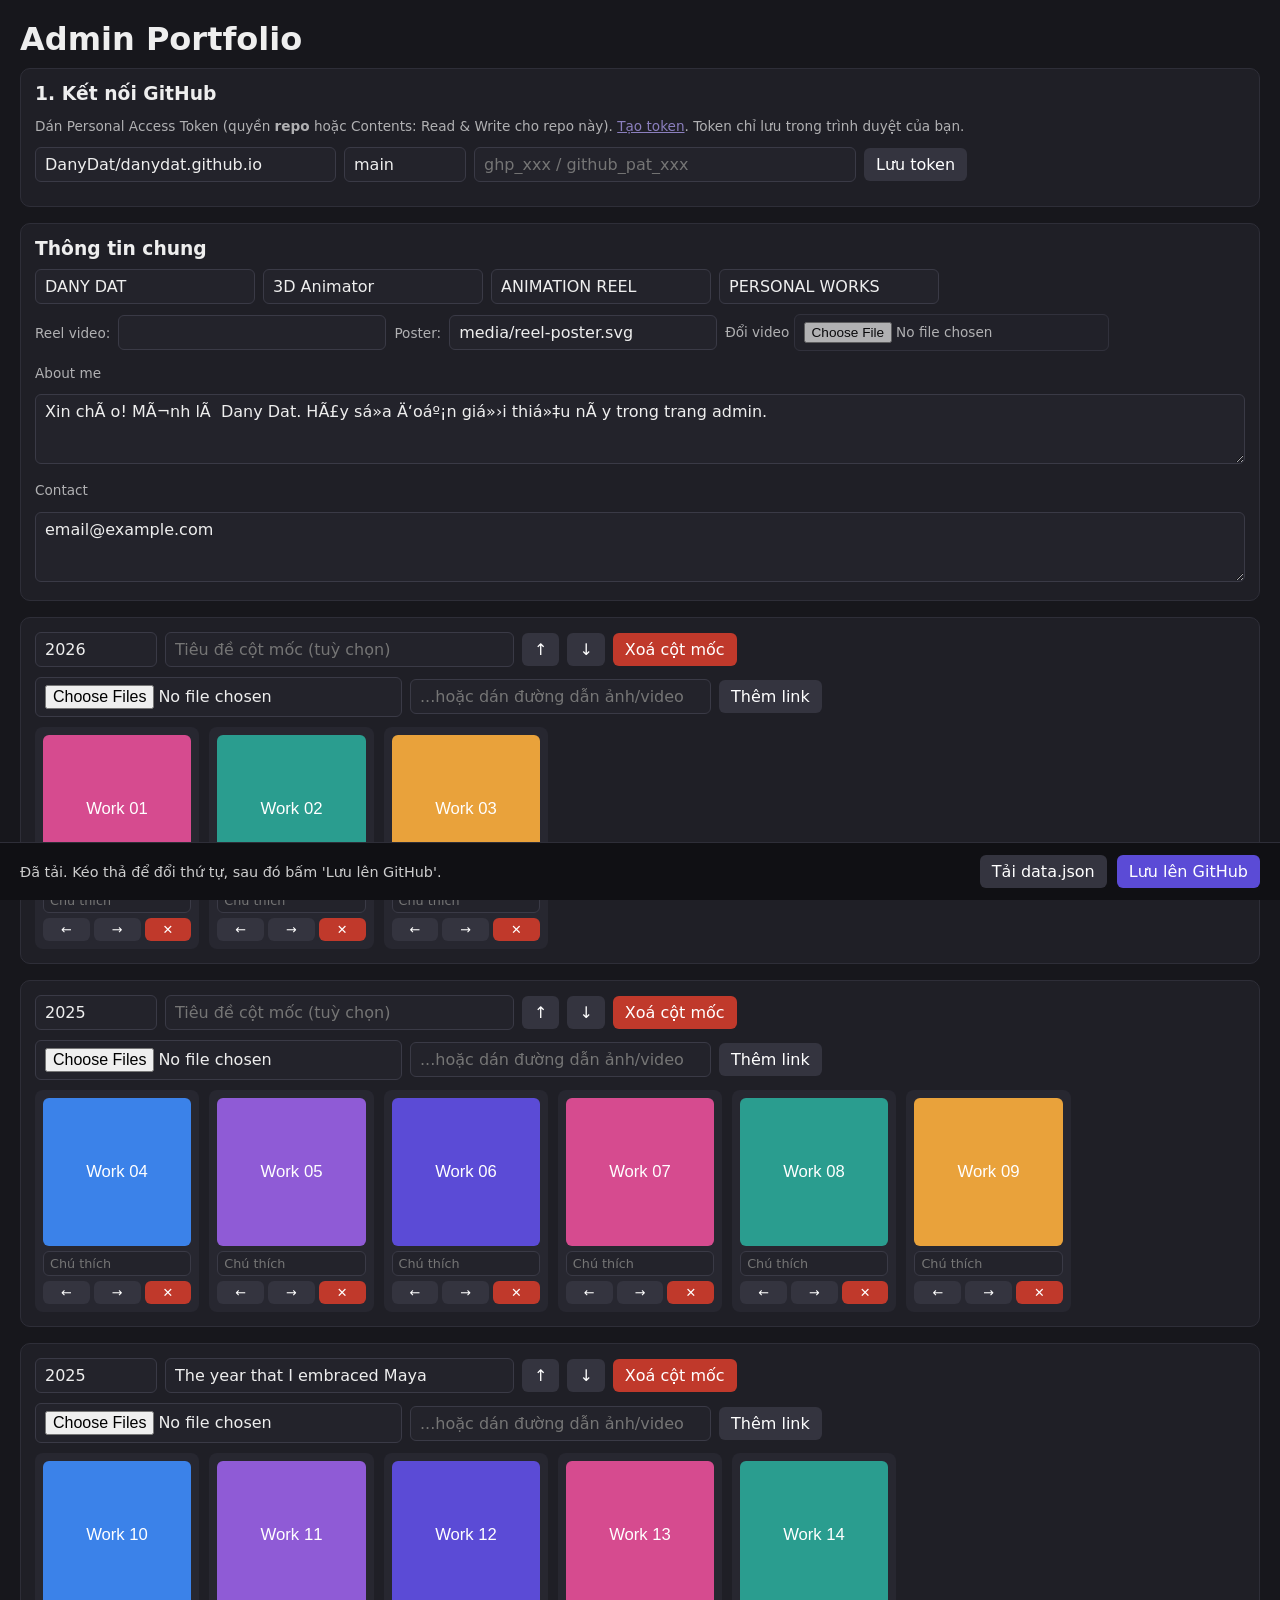
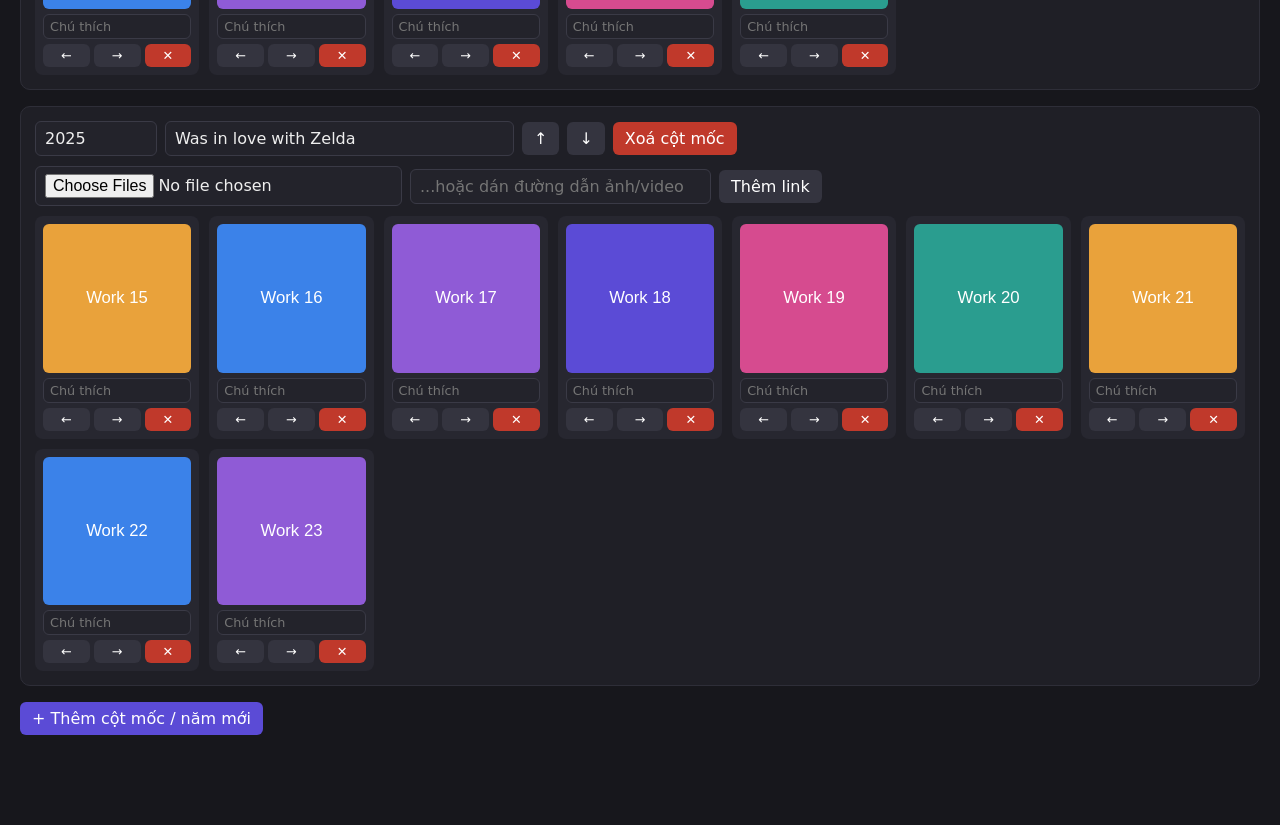
==== admin.html @ 8ffa5b08 "Portfolio site with admin editor and placeholder media" ====
<!DOCTYPE html>
<html lang="vi">
<head>
  <meta charset="UTF-8">
  <meta name="viewport" content="width=device-width, initial-scale=1.0">
  <meta name="robots" content="noindex">
  <title>Admin - Portfolio</title>
  <style>
    * { box-sizing: border-box; }
    body { margin: 0; font-family: system-ui, "Segoe UI", Arial, sans-serif; background: #17171c; color: #eee; padding: 20px; padding-bottom: 90px; }
    h1, h2, h3 { margin: 0 0 10px; }
    input, textarea, button { font: inherit; }
    input, textarea { background: #23232b; color: #eee; border: 1px solid #3a3a46; border-radius: 6px; padding: 7px 9px; }
    textarea { width: 100%; min-height: 70px; }
    button { background: #5b4bd6; color: #fff; border: 0; border-radius: 6px; padding: 7px 12px; cursor: pointer; }
    button.sec { background: #34343f; }
    button.danger { background: #c0392b; }
    button:disabled { opacity: .5; }
    .card { background: #1f1f26; border: 1px solid #2e2e38; border-radius: 10px; padding: 14px; margin-bottom: 16px; }
    .row { display: flex; flex-wrap: wrap; gap: 8px; align-items: center; margin-bottom: 10px; }
    .grid { display: grid; grid-template-columns: repeat(auto-fill, minmax(150px, 1fr)); gap: 10px; margin-top: 10px; }
    .it { background: #272730; border: 2px solid transparent; border-radius: 8px; padding: 6px; cursor: grab; }
    .it.drag-over { border-color: #8f7bff; }
    .it.dragging { opacity: .4; }
    .it img, .it video { width: 100%; aspect-ratio: 1/1; object-fit: cover; border-radius: 6px; display: block; }
    .it input { width: 100%; margin-top: 5px; font-size: .8rem; padding: 4px 6px; }
    .it .btns { display: flex; gap: 4px; margin-top: 5px; }
    .it .btns button { flex: 1; padding: 4px; font-size: .8rem; }
    .bar { position: fixed; left: 0; right: 0; bottom: 0; background: #101014; border-top: 1px solid #2e2e38; padding: 12px 20px; display: flex; gap: 10px; align-items: center; }
    #status { flex: 1; font-size: .9rem; opacity: .85; }
    .hint { font-size: .85rem; opacity: .7; }
    a { color: #b9a8ff; }
  </style>
</head>
<body>
  <h1>Admin Portfolio</h1>

  <div class="card">
    <h3>1. Kết nối GitHub</h3>
    <p class="hint">
      Dán Personal Access Token (quyền <b>repo</b> hoặc Contents: Read &amp; Write cho repo này).
      <a href="https://github.com/settings/tokens/new?scopes=repo&description=portfolio-admin" target="_blank">Tạo token</a>.
      Token chỉ lưu trong trình duyệt của bạn.
    </p>
    <div class="row">
      <input id="repo" size="30" value="DanyDat/danydat.github.io" placeholder="user/repo">
      <input id="branch" size="8" value="main">
      <input id="token" type="password" size="40" placeholder="ghp_xxx / github_pat_xxx">
      <button class="sec" id="saveToken">Lưu token</button>
    </div>
  </div>

  <div class="card">
    <h3>Thông tin chung</h3>
    <div class="row">
      <input id="siteName" placeholder="Tên"> <input id="tagline" placeholder="Slogan">
      <input id="reelTitle" placeholder="Tiêu đề reel"> <input id="worksTitle" placeholder="Tiêu đề works">
    </div>
    <div class="row">
      <span class="hint">Reel video:</span> <input id="reelVideo" size="26">
      <span class="hint">Poster:</span> <input id="reelPoster" size="26">
      <label class="hint">Đổi video <input type="file" id="reelFile" accept="video/*"></label>
    </div>
    <p class="hint">About me</p><textarea id="about"></textarea>
    <p class="hint">Contact</p><textarea id="contact"></textarea>
  </div>

  <div id="sections"></div>
  <button id="addSection">+ Thêm cột mốc / năm mới</button>

  <div class="bar">
    <span id="status">Đang tải...</span>
    <button class="sec" id="download">Tải data.json</button>
    <button id="save">Lưu lên GitHub</button>
  </div>
  <script src="admin.js"></script>
</body>
</html>
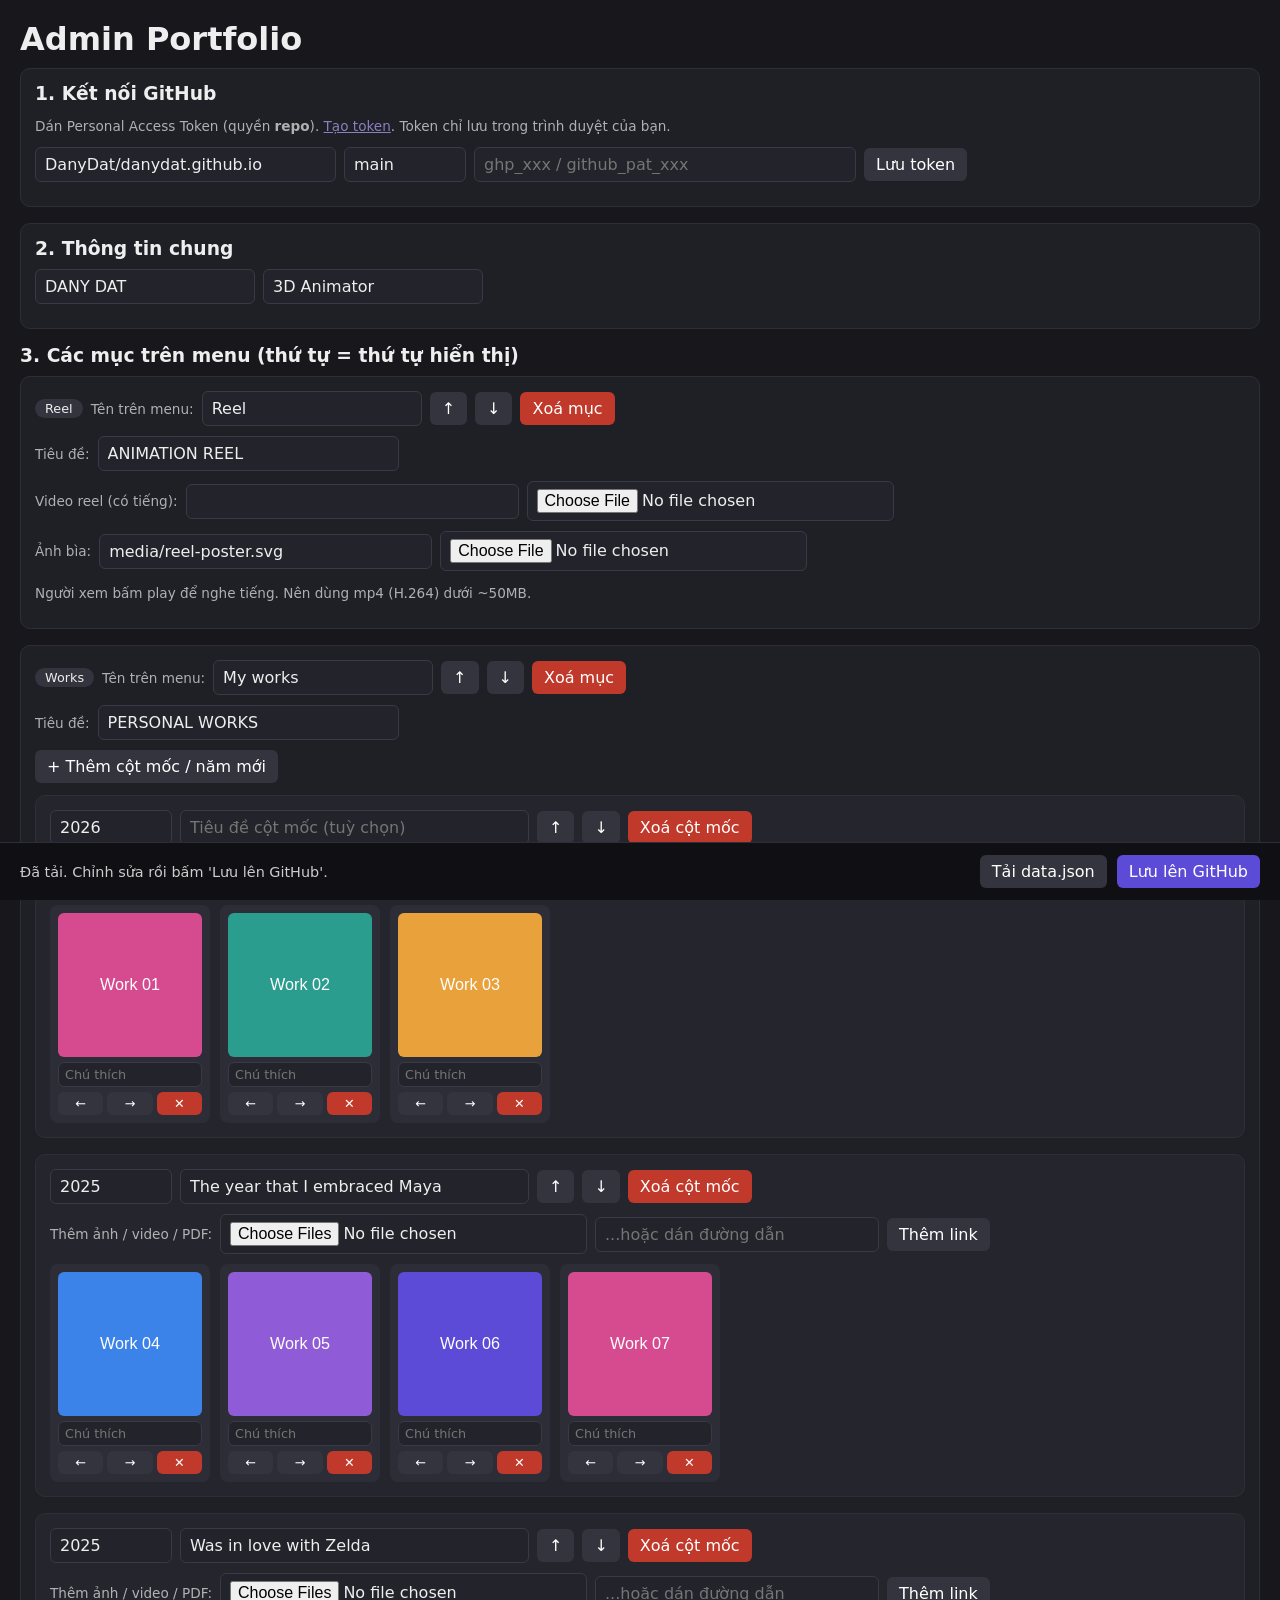
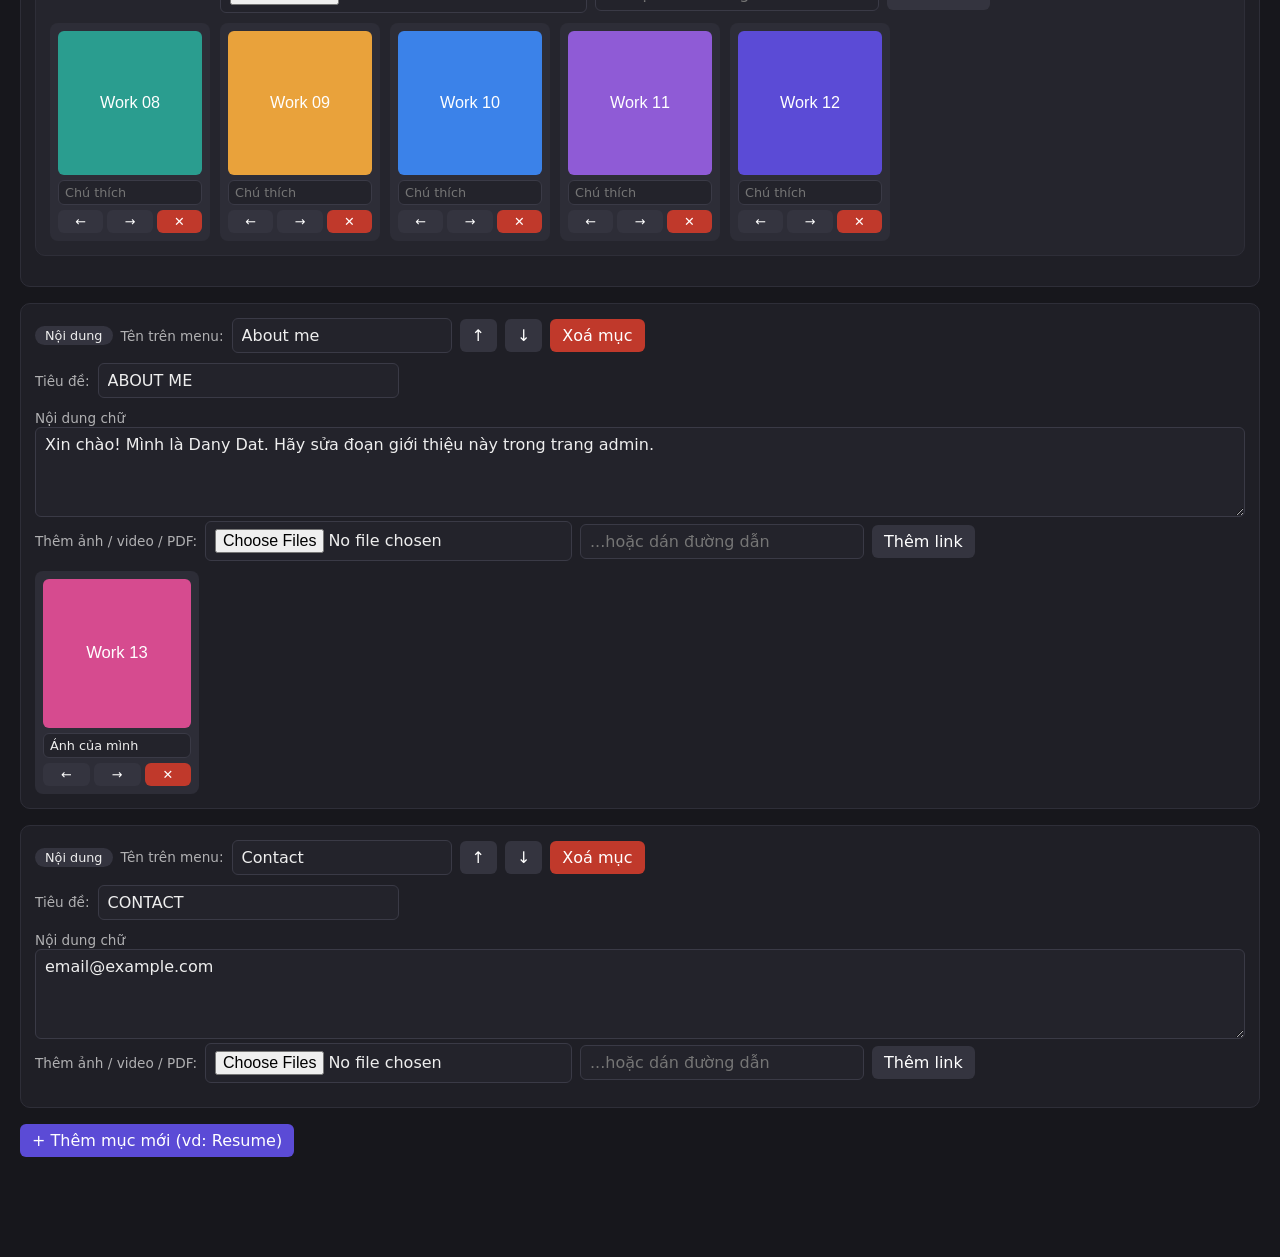
==== commit 63fb061e: "Editable menu pages, per-page media, reel player with sound" ====
--- a/admin.html
+++ b/admin.html
@@ -8,21 +8,24 @@
   <style>
     * { box-sizing: border-box; }
     body { margin: 0; font-family: system-ui, "Segoe UI", Arial, sans-serif; background: #17171c; color: #eee; padding: 20px; padding-bottom: 90px; }
-    h1, h2, h3 { margin: 0 0 10px; }
+    h1, h3 { margin: 0 0 10px; }
     input, textarea, button { font: inherit; }
     input, textarea { background: #23232b; color: #eee; border: 1px solid #3a3a46; border-radius: 6px; padding: 7px 9px; }
-    textarea { width: 100%; min-height: 70px; }
+    textarea { width: 100%; min-height: 90px; }
     button { background: #5b4bd6; color: #fff; border: 0; border-radius: 6px; padding: 7px 12px; cursor: pointer; }
     button.sec { background: #34343f; }
     button.danger { background: #c0392b; }
     button:disabled { opacity: .5; }
     .card { background: #1f1f26; border: 1px solid #2e2e38; border-radius: 10px; padding: 14px; margin-bottom: 16px; }
+    .card.inner { background: #25252d; }
     .row { display: flex; flex-wrap: wrap; gap: 8px; align-items: center; margin-bottom: 10px; }
+    .badge { background: #34343f; border-radius: 20px; padding: 2px 10px; font-size: .8rem; }
     .grid { display: grid; grid-template-columns: repeat(auto-fill, minmax(150px, 1fr)); gap: 10px; margin-top: 10px; }
-    .it { background: #272730; border: 2px solid transparent; border-radius: 8px; padding: 6px; cursor: grab; }
+    .it { background: #2d2d37; border: 2px solid transparent; border-radius: 8px; padding: 6px; cursor: grab; }
     .it.drag-over { border-color: #8f7bff; }
     .it.dragging { opacity: .4; }
-    .it img, .it video { width: 100%; aspect-ratio: 1/1; object-fit: cover; border-radius: 6px; display: block; }
+    .it img, .it video, .it .ph { width: 100%; aspect-ratio: 1/1; object-fit: cover; border-radius: 6px; display: block; }
+    .it .ph { display: flex; align-items: center; justify-content: center; background: #444; font-weight: 700; }
     .it input { width: 100%; margin-top: 5px; font-size: .8rem; padding: 4px 6px; }
     .it .btns { display: flex; gap: 4px; margin-top: 5px; }
     .it .btns button { flex: 1; padding: 4px; font-size: .8rem; }
@@ -38,12 +41,12 @@
   <div class="card">
     <h3>1. Kết nối GitHub</h3>
     <p class="hint">
-      Dán Personal Access Token (quyền <b>repo</b> hoặc Contents: Read &amp; Write cho repo này).
+      Dán Personal Access Token (quyền <b>repo</b>).
       <a href="https://github.com/settings/tokens/new?scopes=repo&description=portfolio-admin" target="_blank">Tạo token</a>.
       Token chỉ lưu trong trình duyệt của bạn.
     </p>
     <div class="row">
-      <input id="repo" size="30" value="DanyDat/danydat.github.io" placeholder="user/repo">
+      <input id="repo" size="30" value="DanyDat/danydat.github.io">
       <input id="branch" size="8" value="main">
       <input id="token" type="password" size="40" placeholder="ghp_xxx / github_pat_xxx">
       <button class="sec" id="saveToken">Lưu token</button>
@@ -51,22 +54,17 @@
   </div>
 
   <div class="card">
-    <h3>Thông tin chung</h3>
+    <h3>2. Thông tin chung</h3>
     <div class="row">
-      <input id="siteName" placeholder="Tên"> <input id="tagline" placeholder="Slogan">
-      <input id="reelTitle" placeholder="Tiêu đề reel"> <input id="worksTitle" placeholder="Tiêu đề works">
+      <input id="siteName" placeholder="Tên (logo)"> <input id="tagline" placeholder="Slogan">
     </div>
-    <div class="row">
-      <span class="hint">Reel video:</span> <input id="reelVideo" size="26">
-      <span class="hint">Poster:</span> <input id="reelPoster" size="26">
-      <label class="hint">Đổi video <input type="file" id="reelFile" accept="video/*"></label>
-    </div>
-    <p class="hint">About me</p><textarea id="about"></textarea>
-    <p class="hint">Contact</p><textarea id="contact"></textarea>
   </div>
 
-  <div id="sections"></div>
-  <button id="addSection">+ Thêm cột mốc / năm mới</button>
+  <h3>3. Các mục trên menu (thứ tự = thứ tự hiển thị)</h3>
+  <div id="pages"></div>
+  <div class="row">
+    <button id="addPage">+ Thêm mục mới (vd: Resume)</button>
+  </div>
 
   <div class="bar">
     <span id="status">Đang tải...</span>
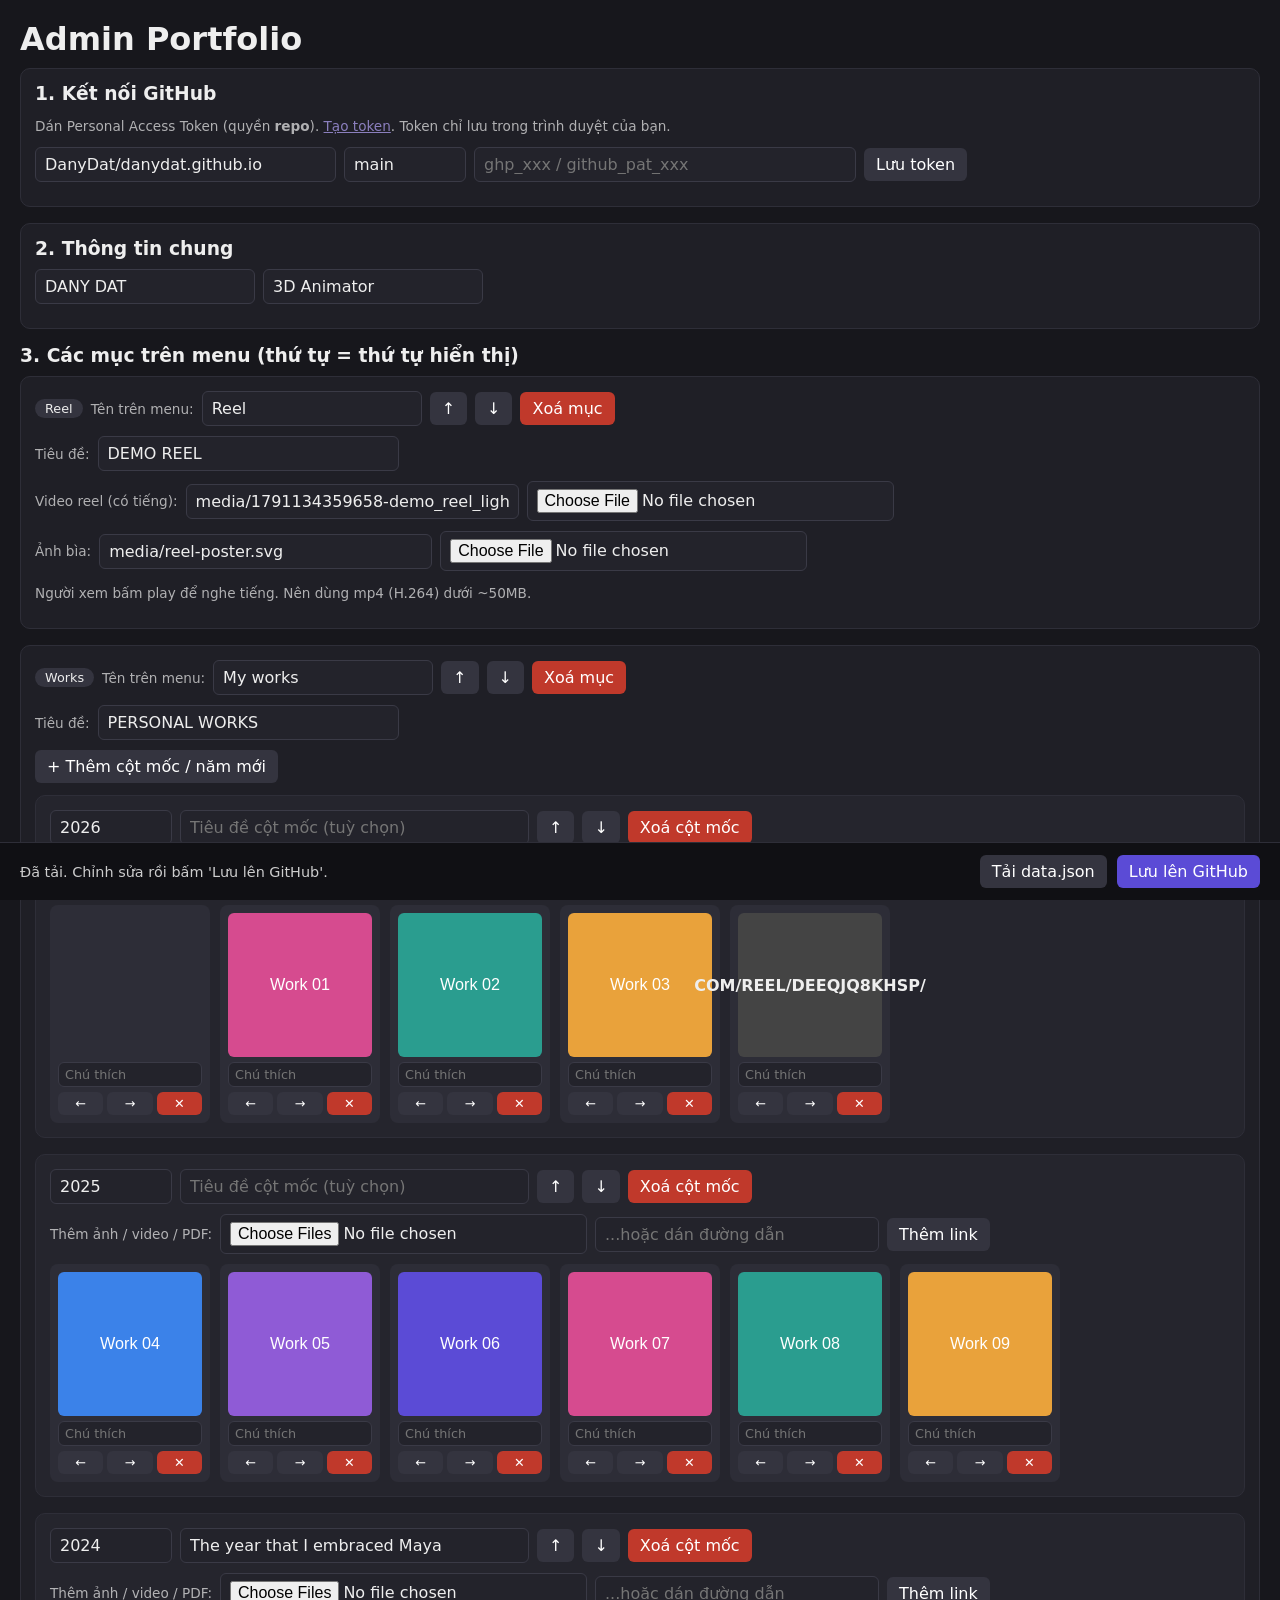
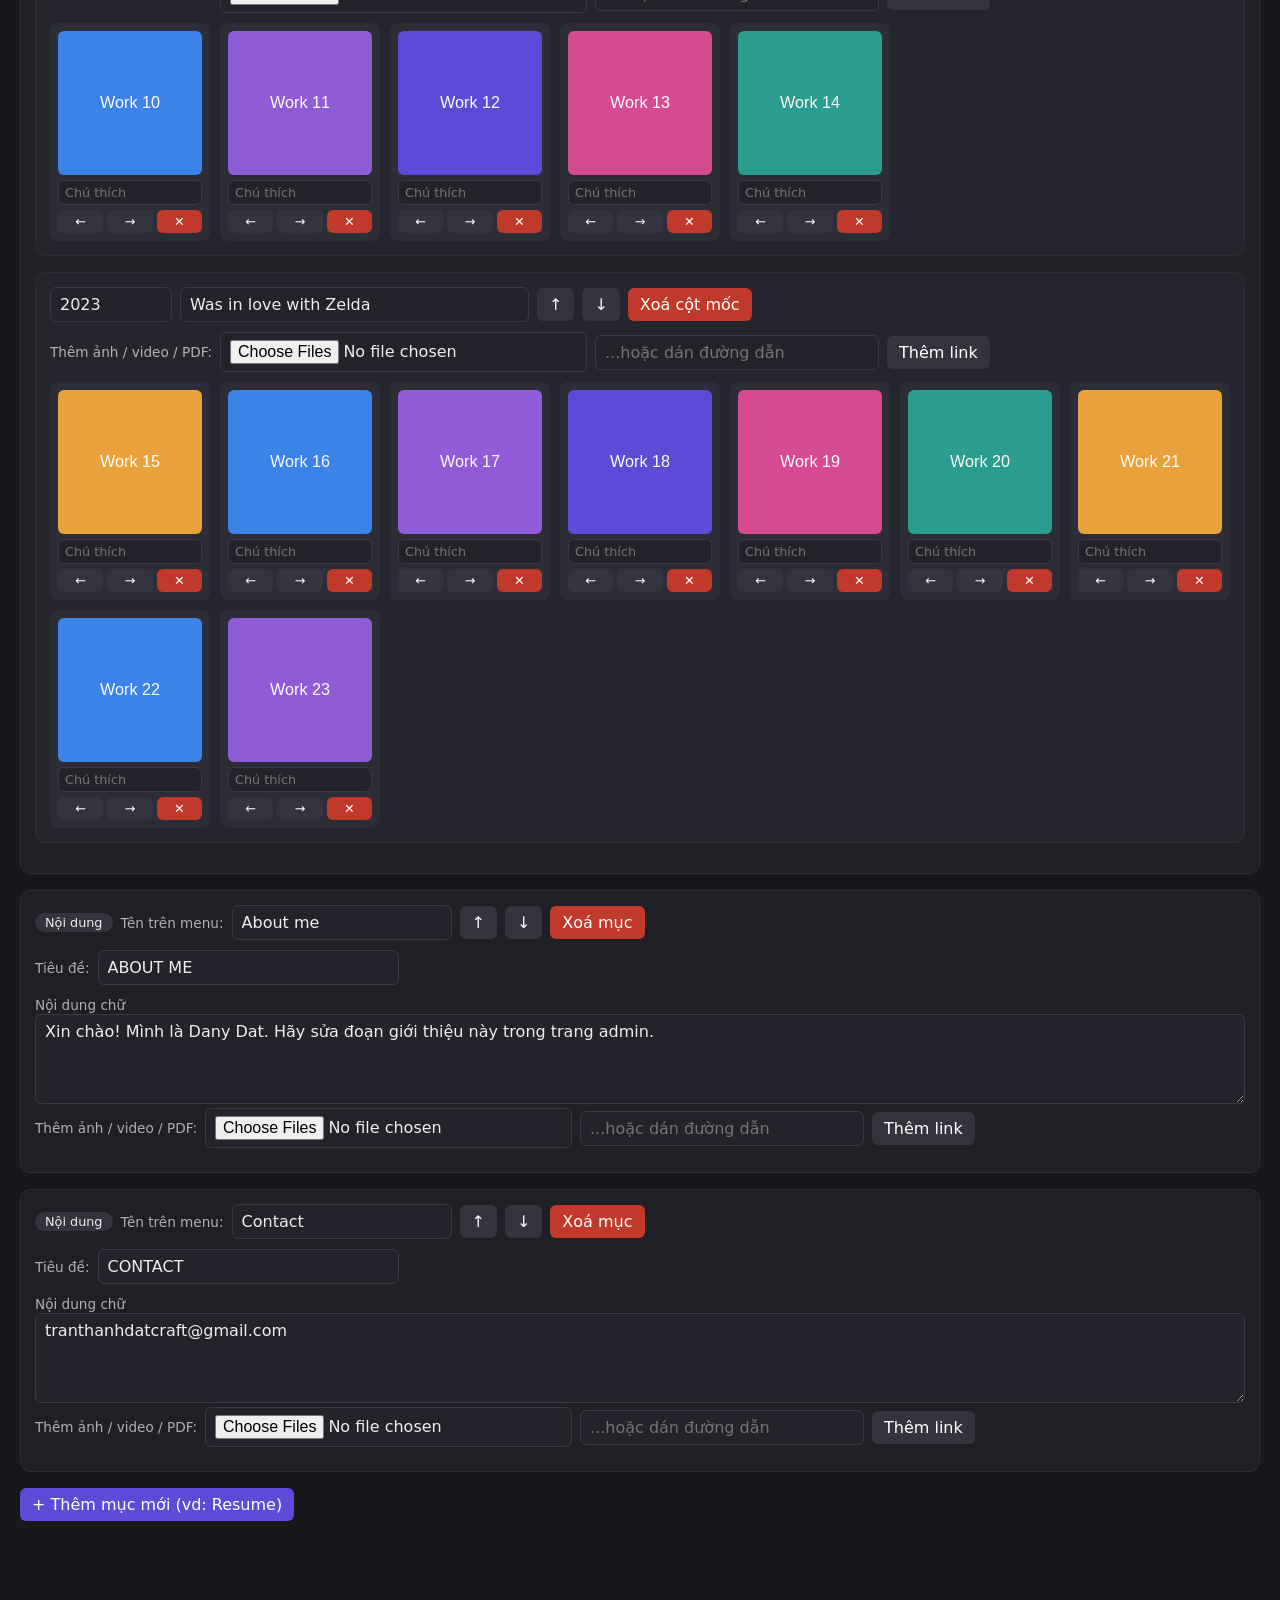
==== commit c337bcf7: "Cache-bust assets, accept legacy data format" ====
--- a/admin.html
+++ b/admin.html
@@ -71,6 +71,6 @@
     <button class="sec" id="download">Tải data.json</button>
     <button id="save">Lưu lên GitHub</button>
   </div>
-  <script src="admin.js"></script>
+  <script src="admin.js?v=1791160839"></script>
 </body>
 </html>
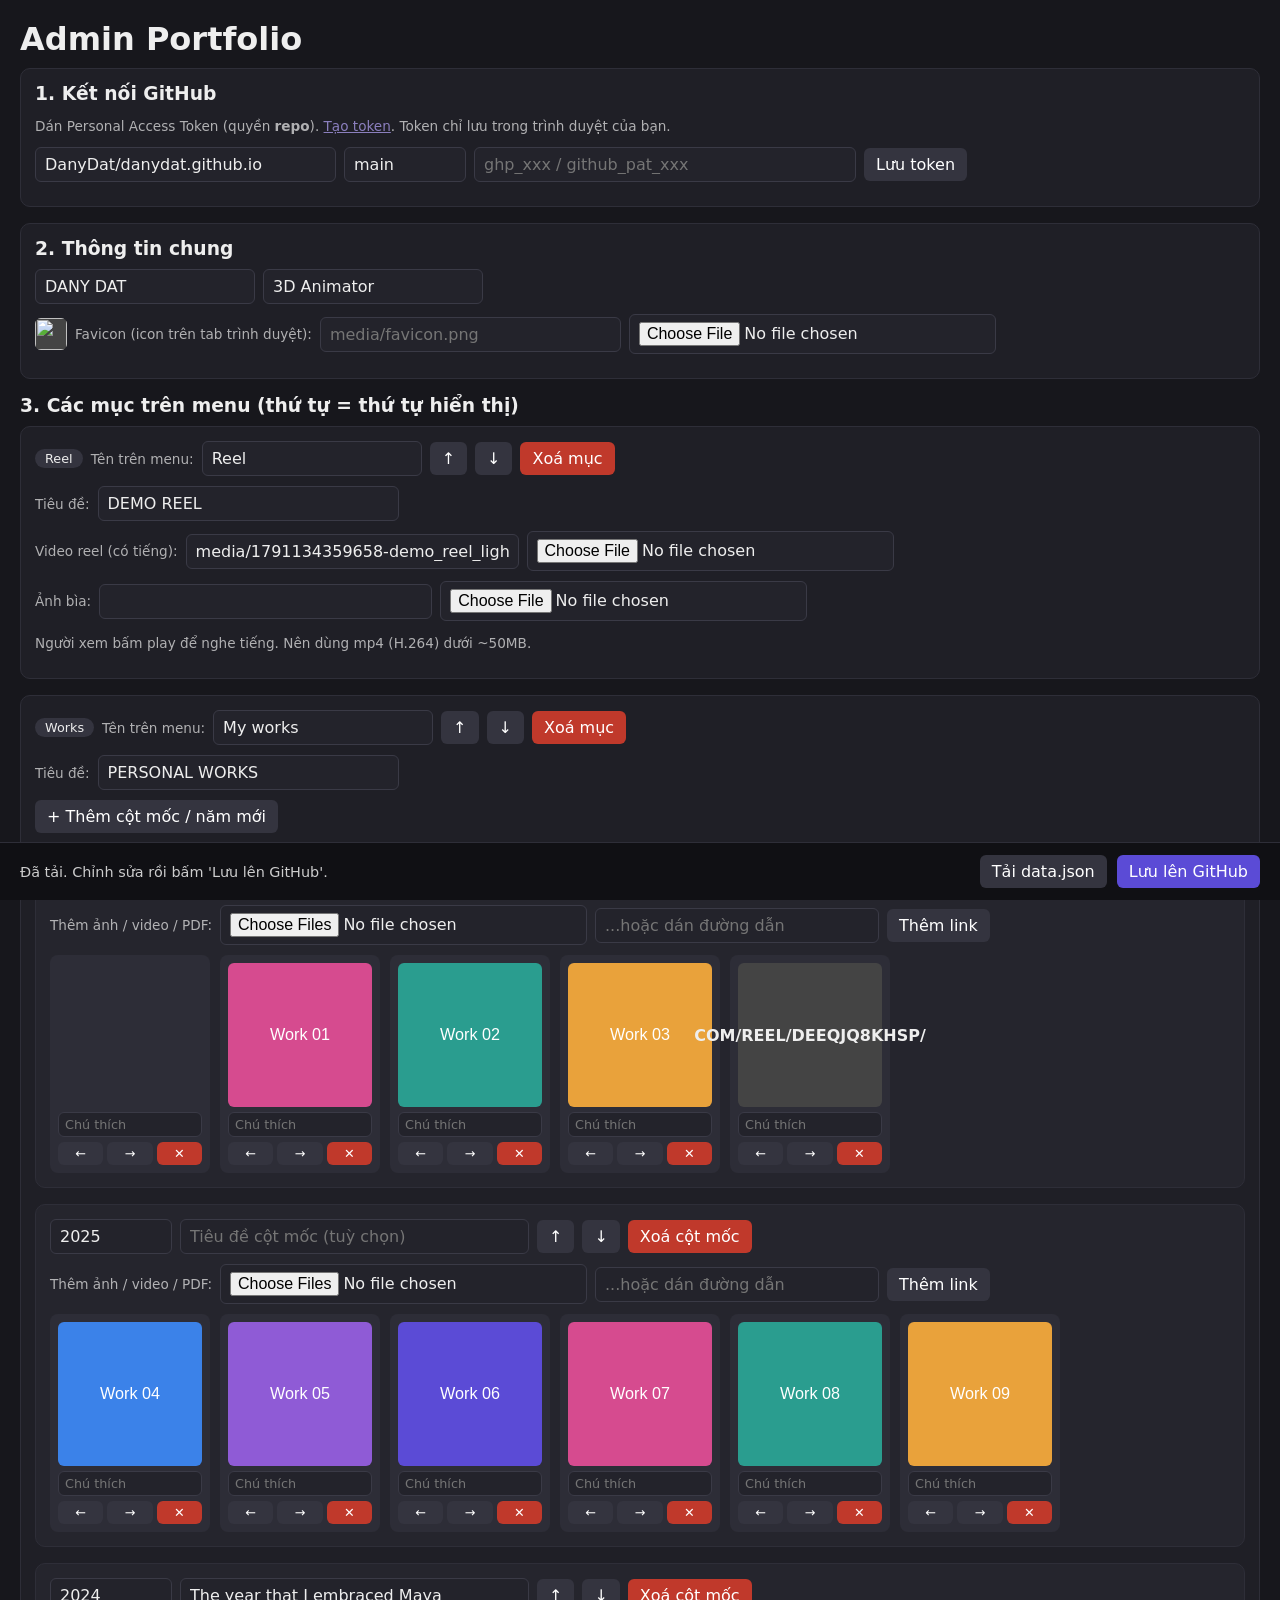
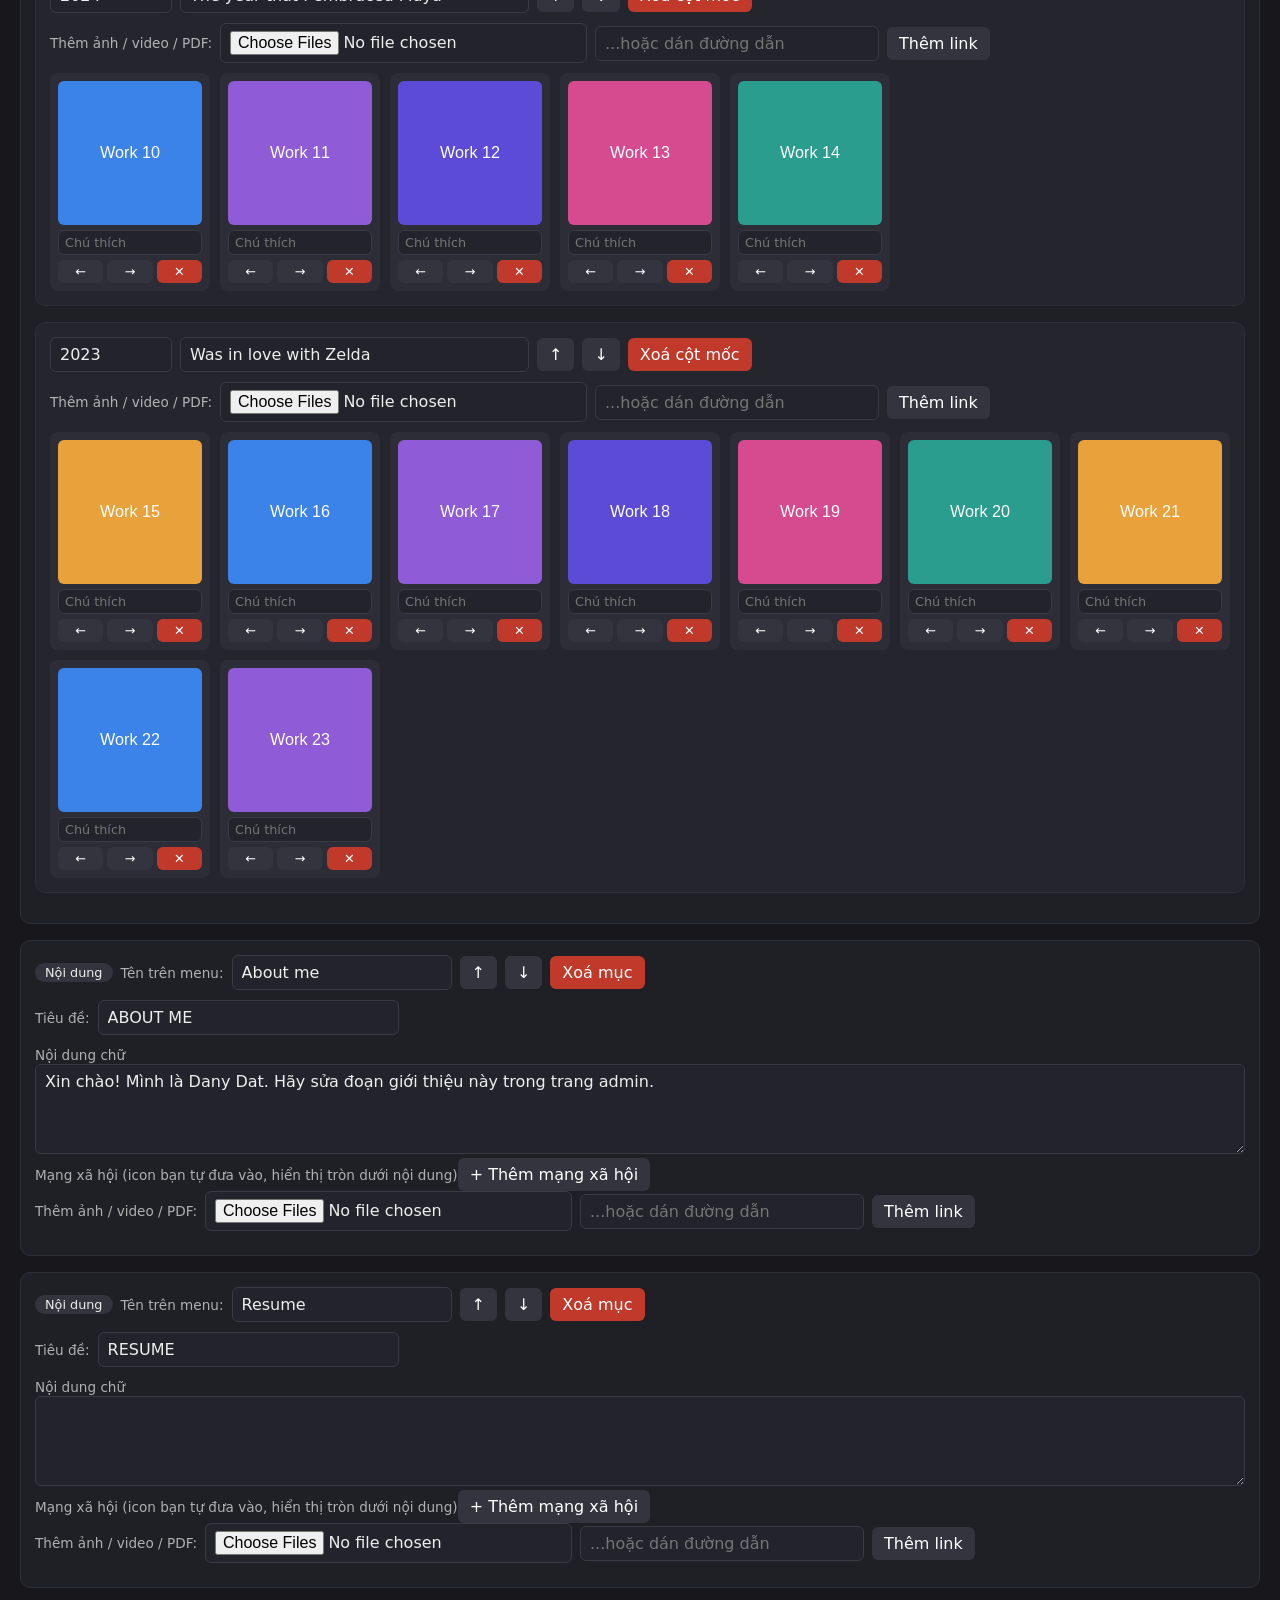
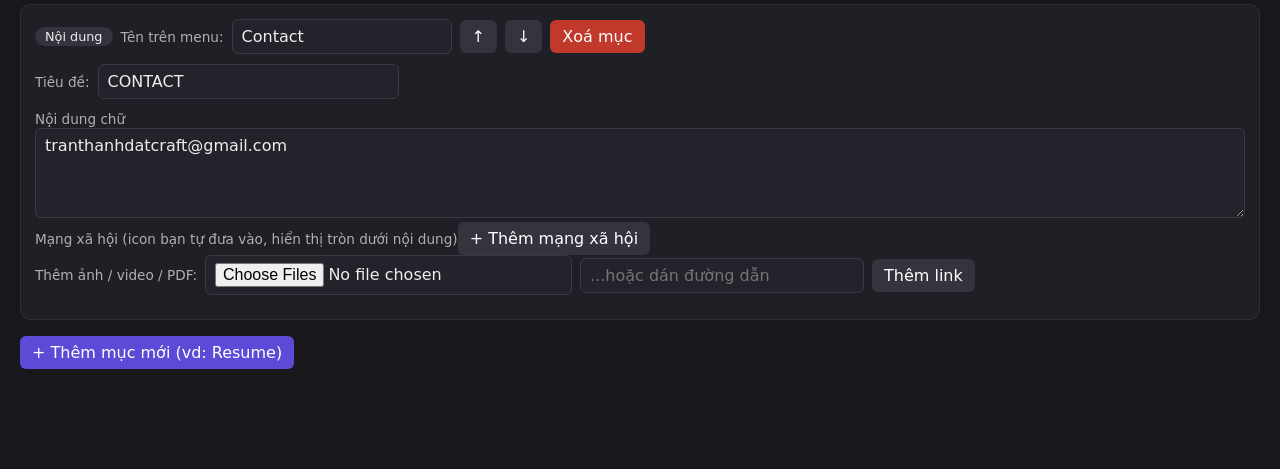
==== commit 5dc25708: "Autoplay reel without placeholder, favicon, social icons" ====
--- a/admin.html
+++ b/admin.html
@@ -58,6 +58,13 @@
     <div class="row">
       <input id="siteName" placeholder="Tên (logo)"> <input id="tagline" placeholder="Slogan">
     </div>
+    <div class="row">
+      <img id="faviconPreview" alt="" style="width:32px;height:32px;border-radius:6px;background:#444;object-fit:cover">
+      <span class="hint">Favicon (icon trên tab trình duyệt):</span>
+      <input id="favicon" size="30" placeholder="media/favicon.png">
+      <input id="faviconFile" type="file" accept="image/png,image/x-icon,image/svg+xml,image/jpeg">
+
+    </div>
   </div>
 
   <h3>3. Các mục trên menu (thứ tự = thứ tự hiển thị)</h3>
@@ -71,6 +78,6 @@
     <button class="sec" id="download">Tải data.json</button>
     <button id="save">Lưu lên GitHub</button>
   </div>
-  <script src="admin.js?v=1791160839"></script>
+  <script src="admin.js?v=1791231363"></script>
 </body>
 </html>
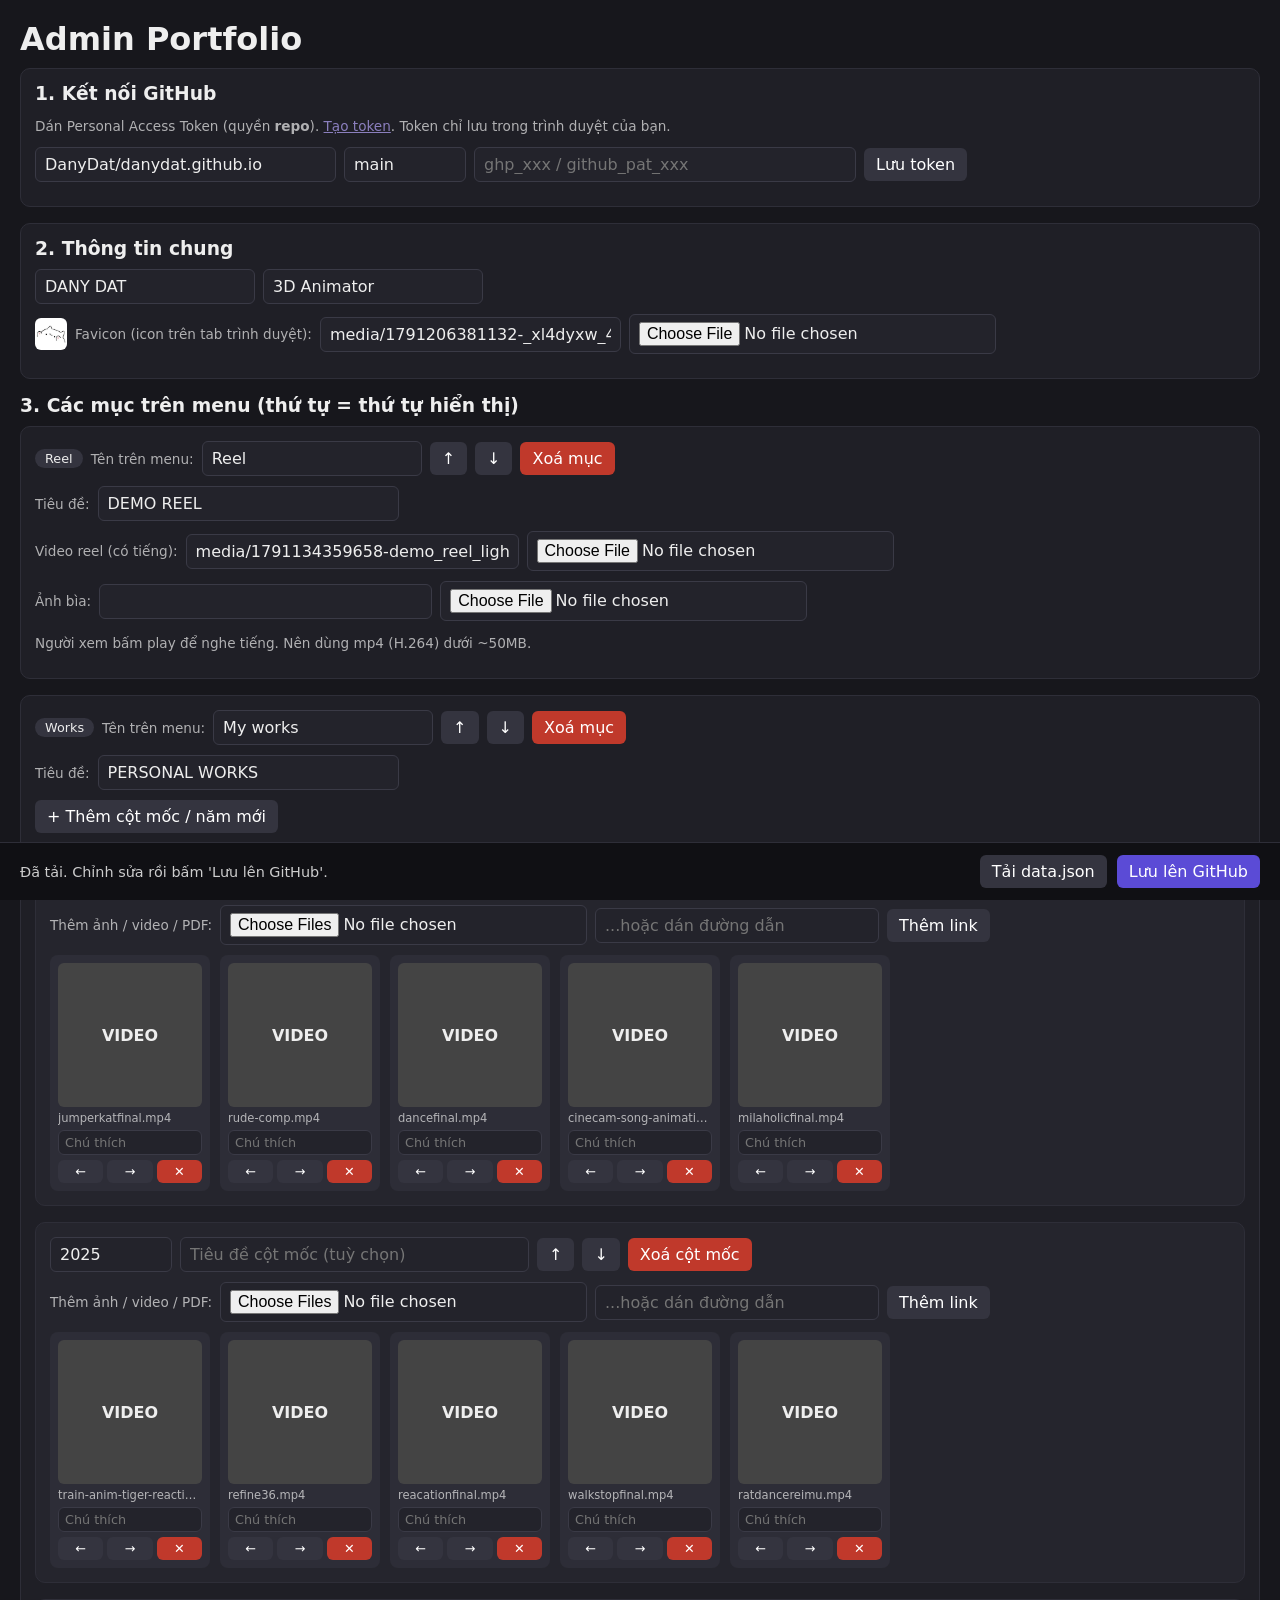
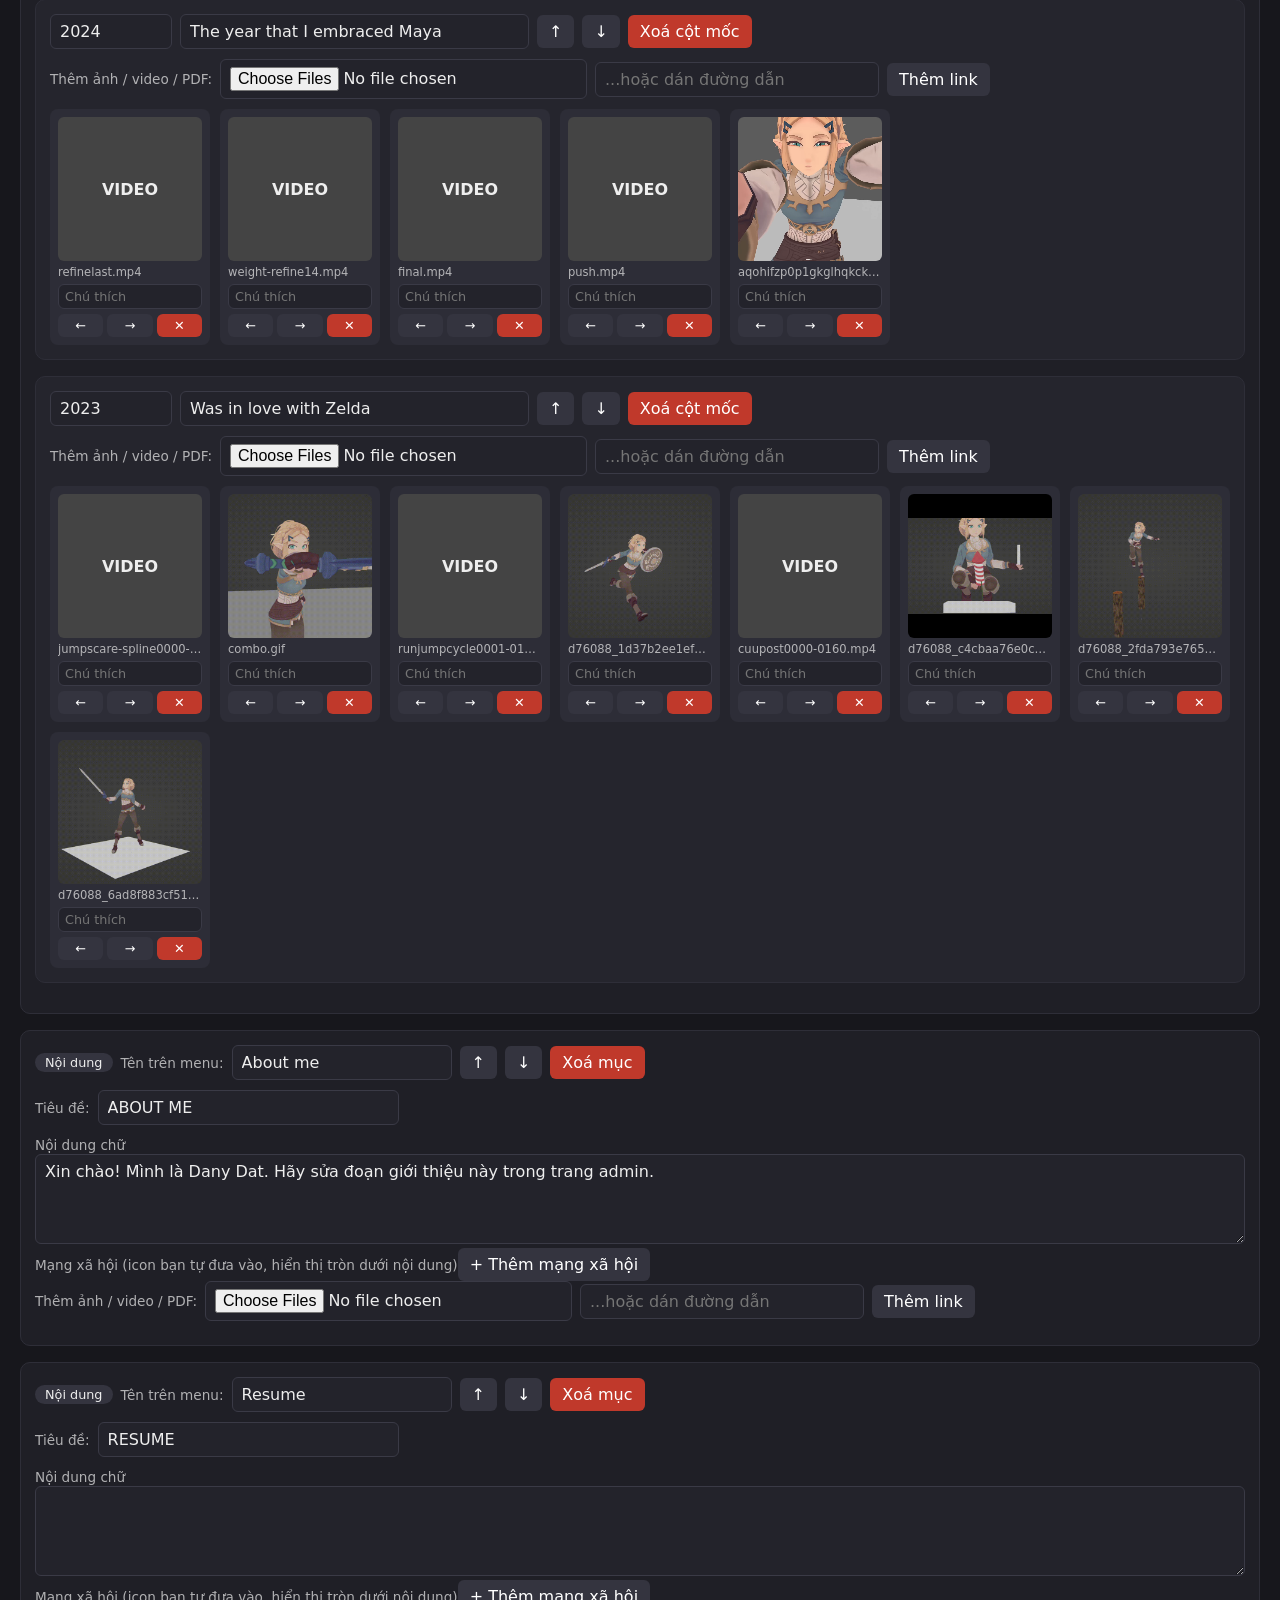
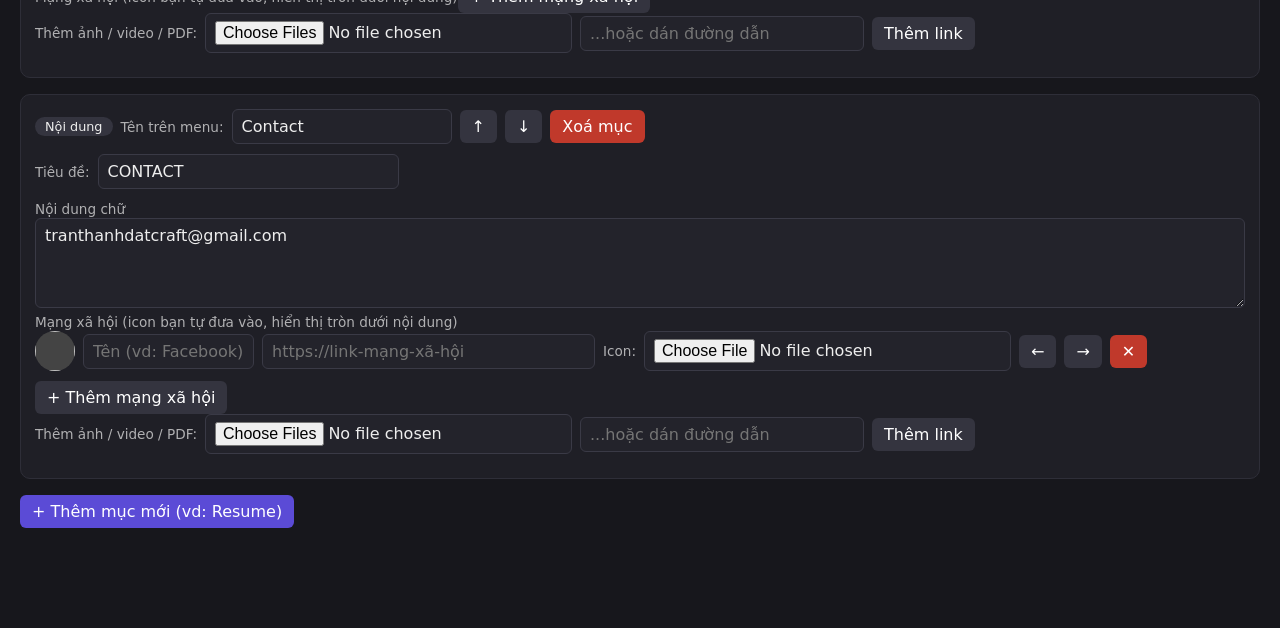
==== commit e4883810: "Admin: reliable media previews with filenames" ====
--- a/admin.html
+++ b/admin.html
@@ -78,6 +78,7 @@
     <button class="sec" id="download">Tải data.json</button>
     <button id="save">Lưu lên GitHub</button>
   </div>
-  <script src="admin.js?v=1791231363"></script>
+  <script src="admin.js?v=1791240941"></script>
 </body>
 </html>
+<style>.it .fname{font-size:.72rem;opacity:.7;margin-top:4px;white-space:nowrap;overflow:hidden;text-overflow:ellipsis}.it .ph{min-height:120px}</style>
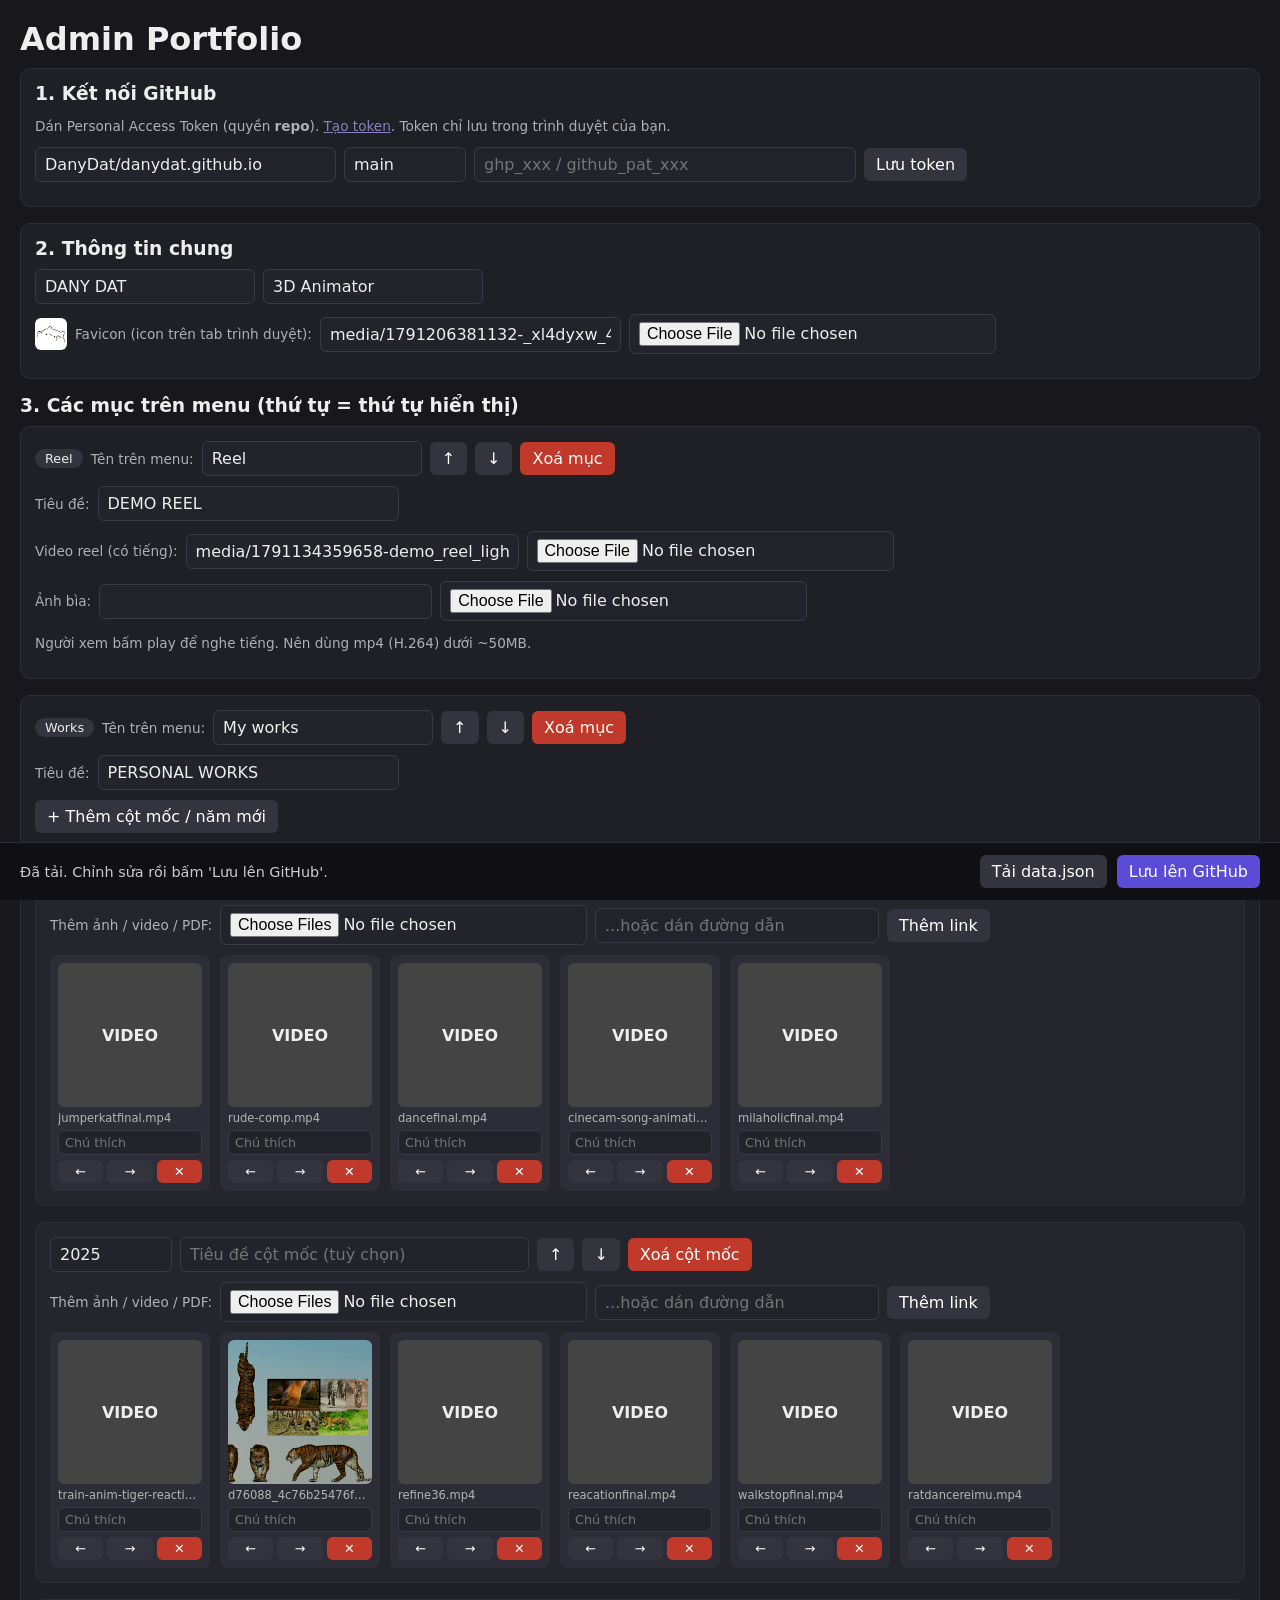
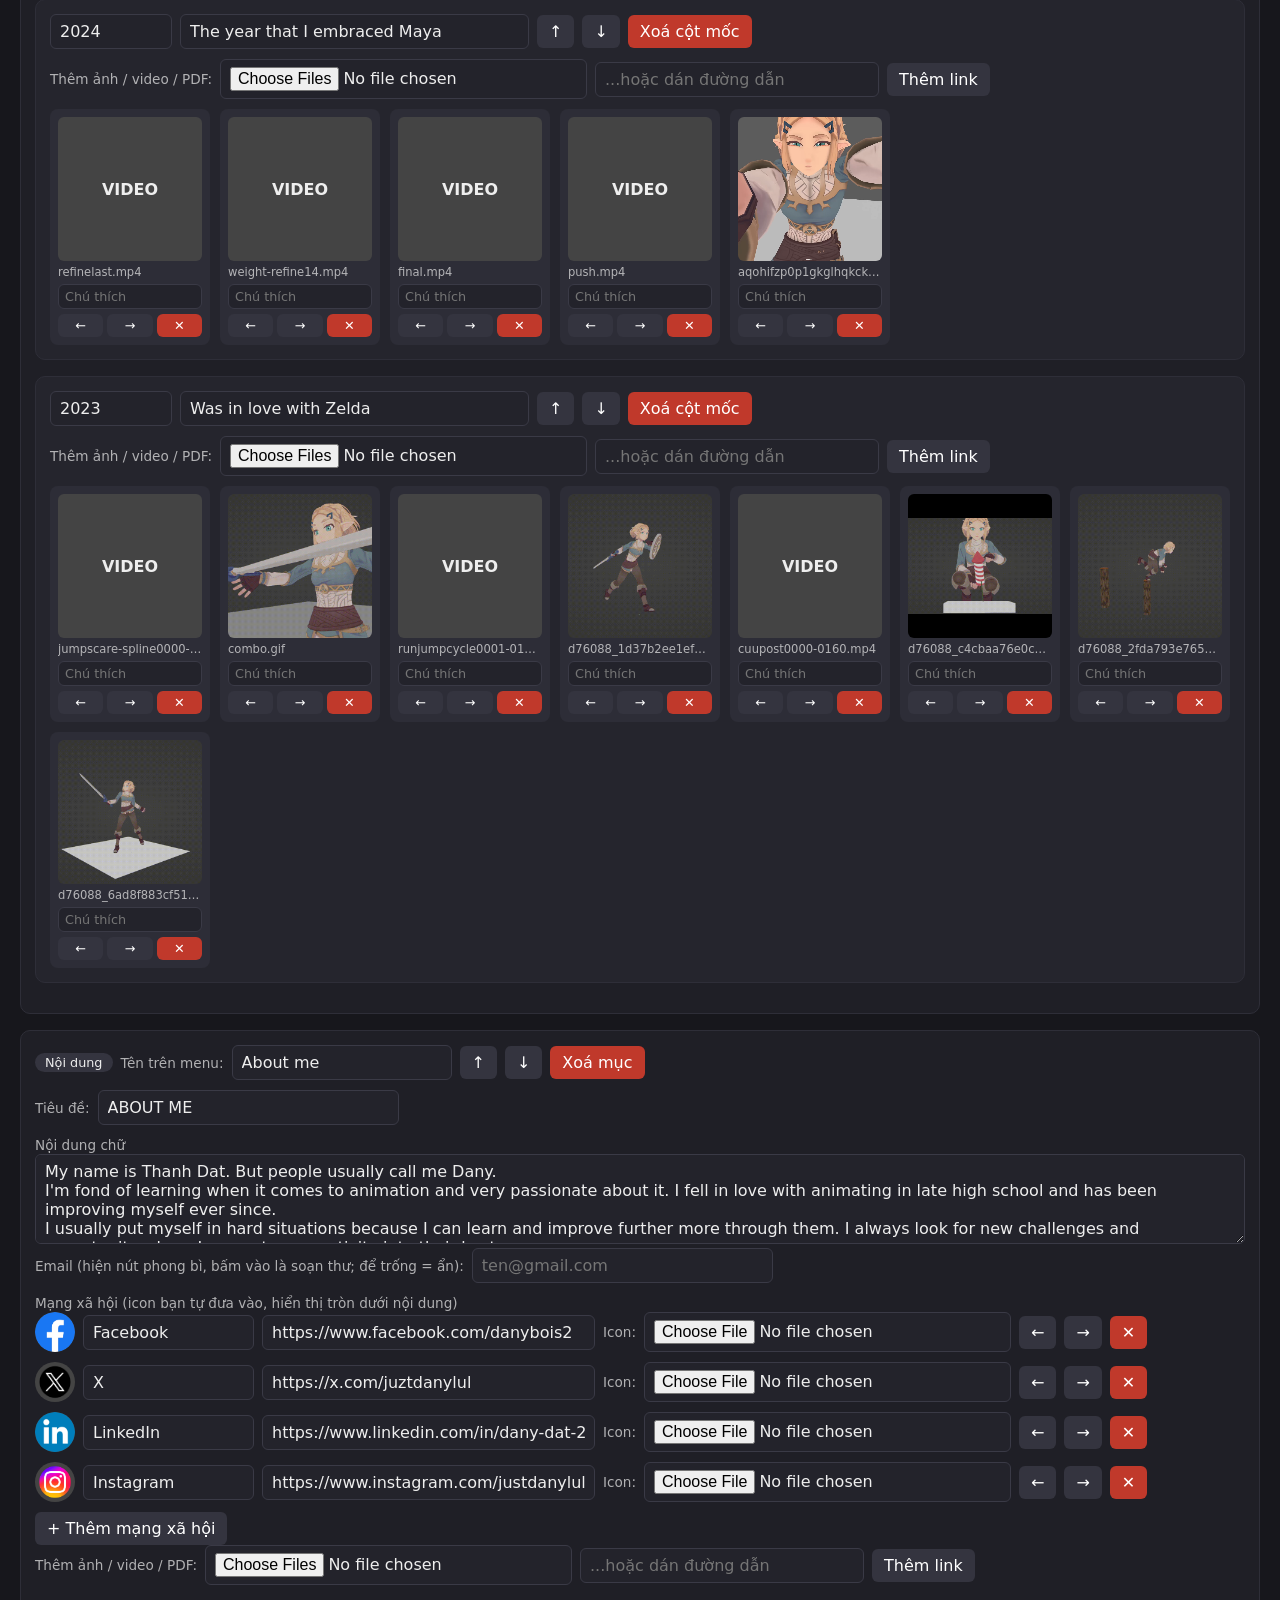
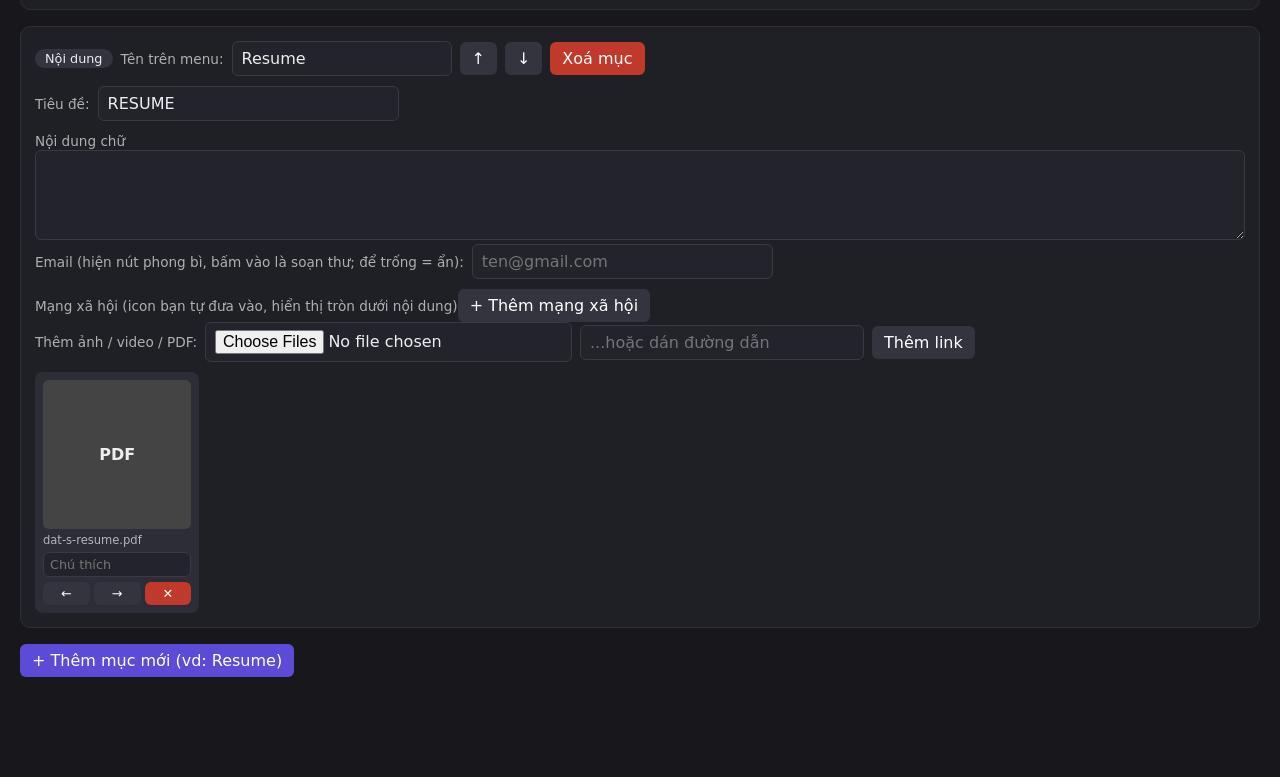
==== commit c8eb8113: "Fix mobile nav, add email compose button" ====
--- a/admin.html
+++ b/admin.html
@@ -78,7 +78,7 @@
     <button class="sec" id="download">Tải data.json</button>
     <button id="save">Lưu lên GitHub</button>
   </div>
-  <script src="admin.js?v=1791240941"></script>
+  <script src="admin.js?v=1791242392"></script>
 </body>
 </html>
 <style>.it .fname{font-size:.72rem;opacity:.7;margin-top:4px;white-space:nowrap;overflow:hidden;text-overflow:ellipsis}.it .ph{min-height:120px}</style>
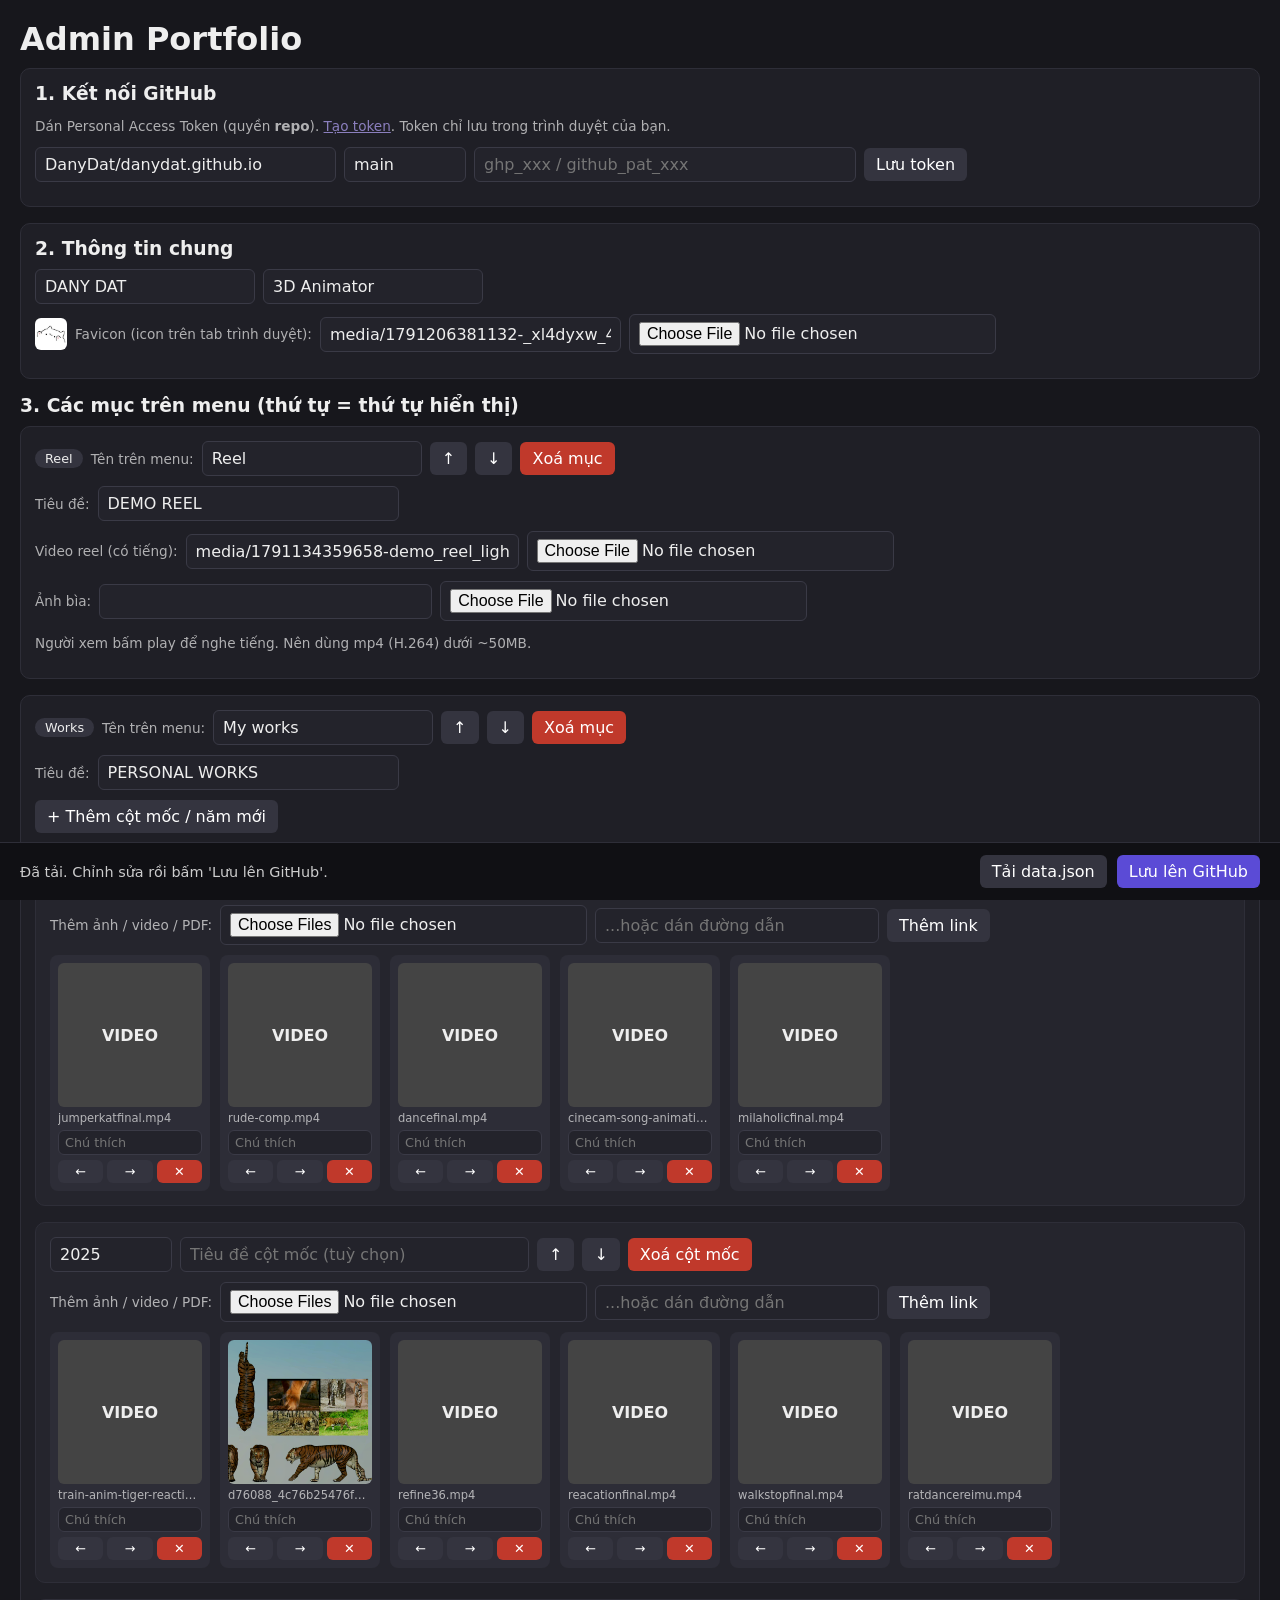
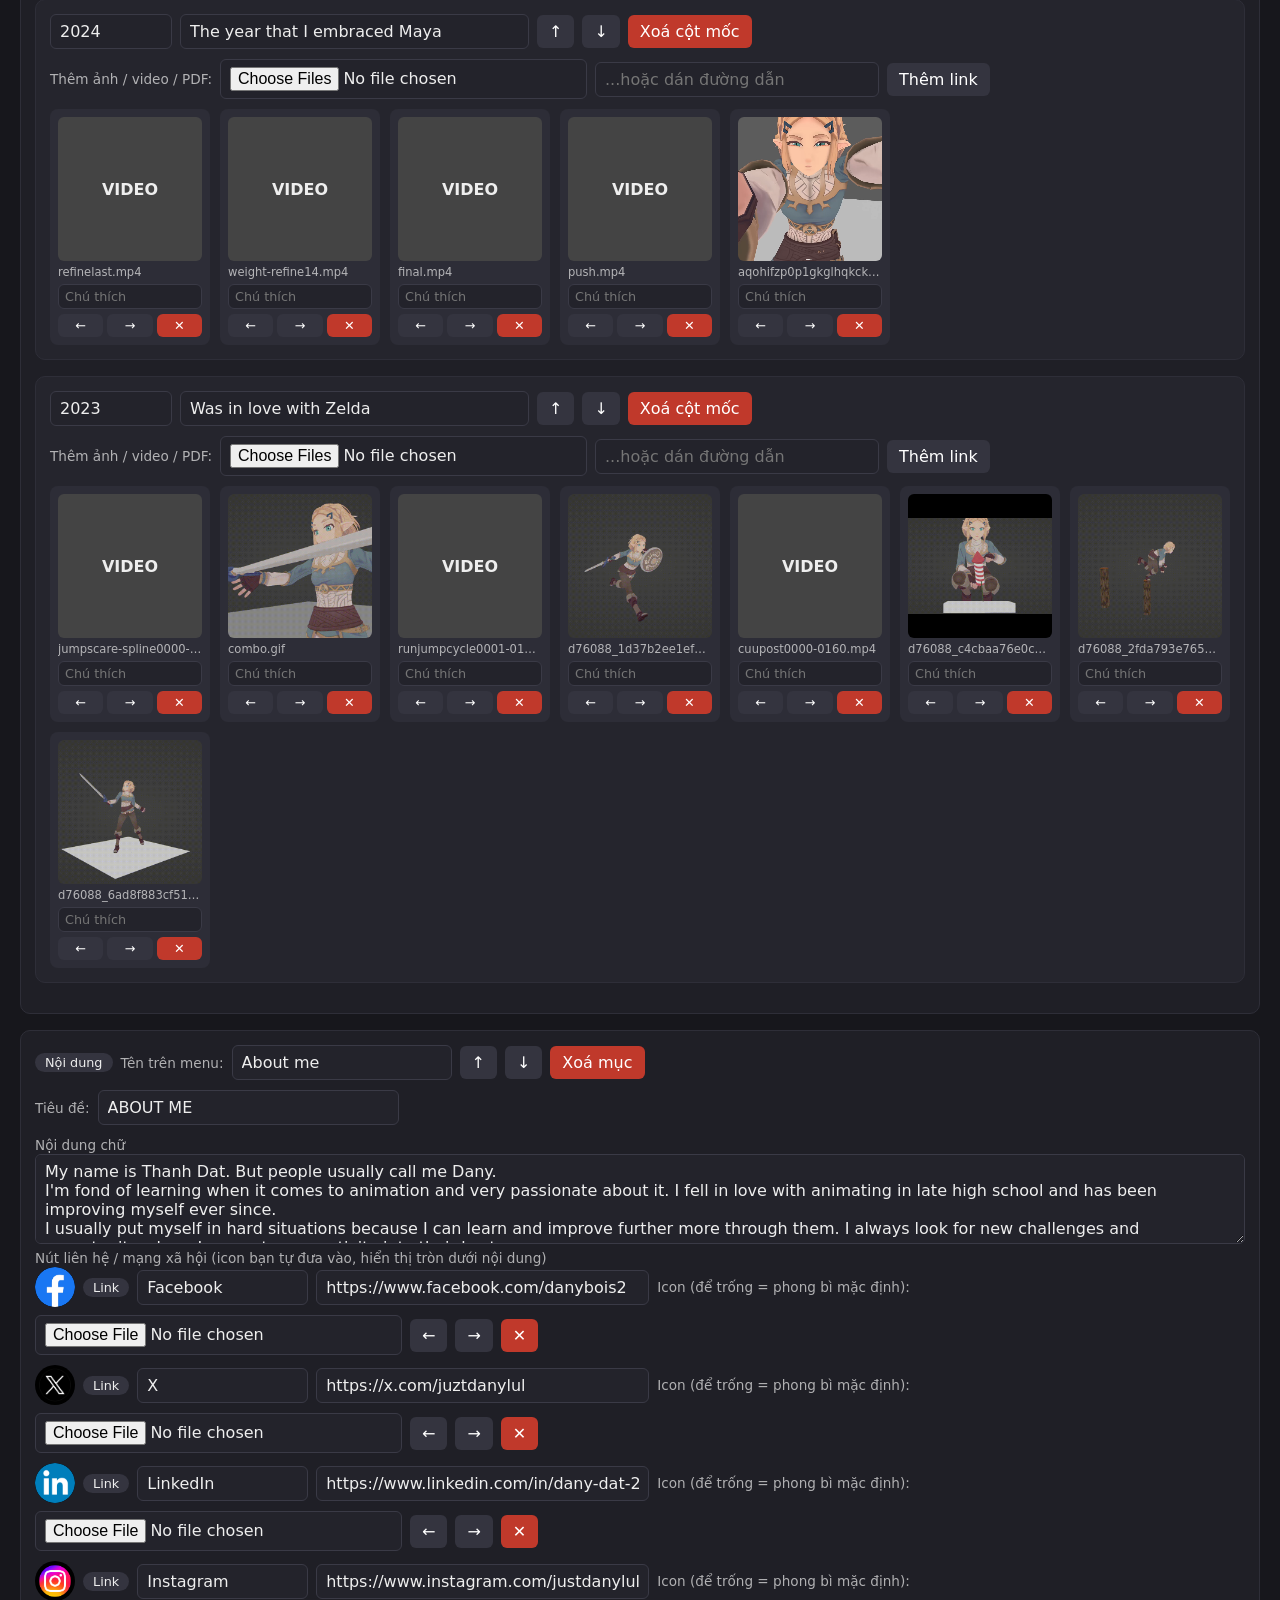
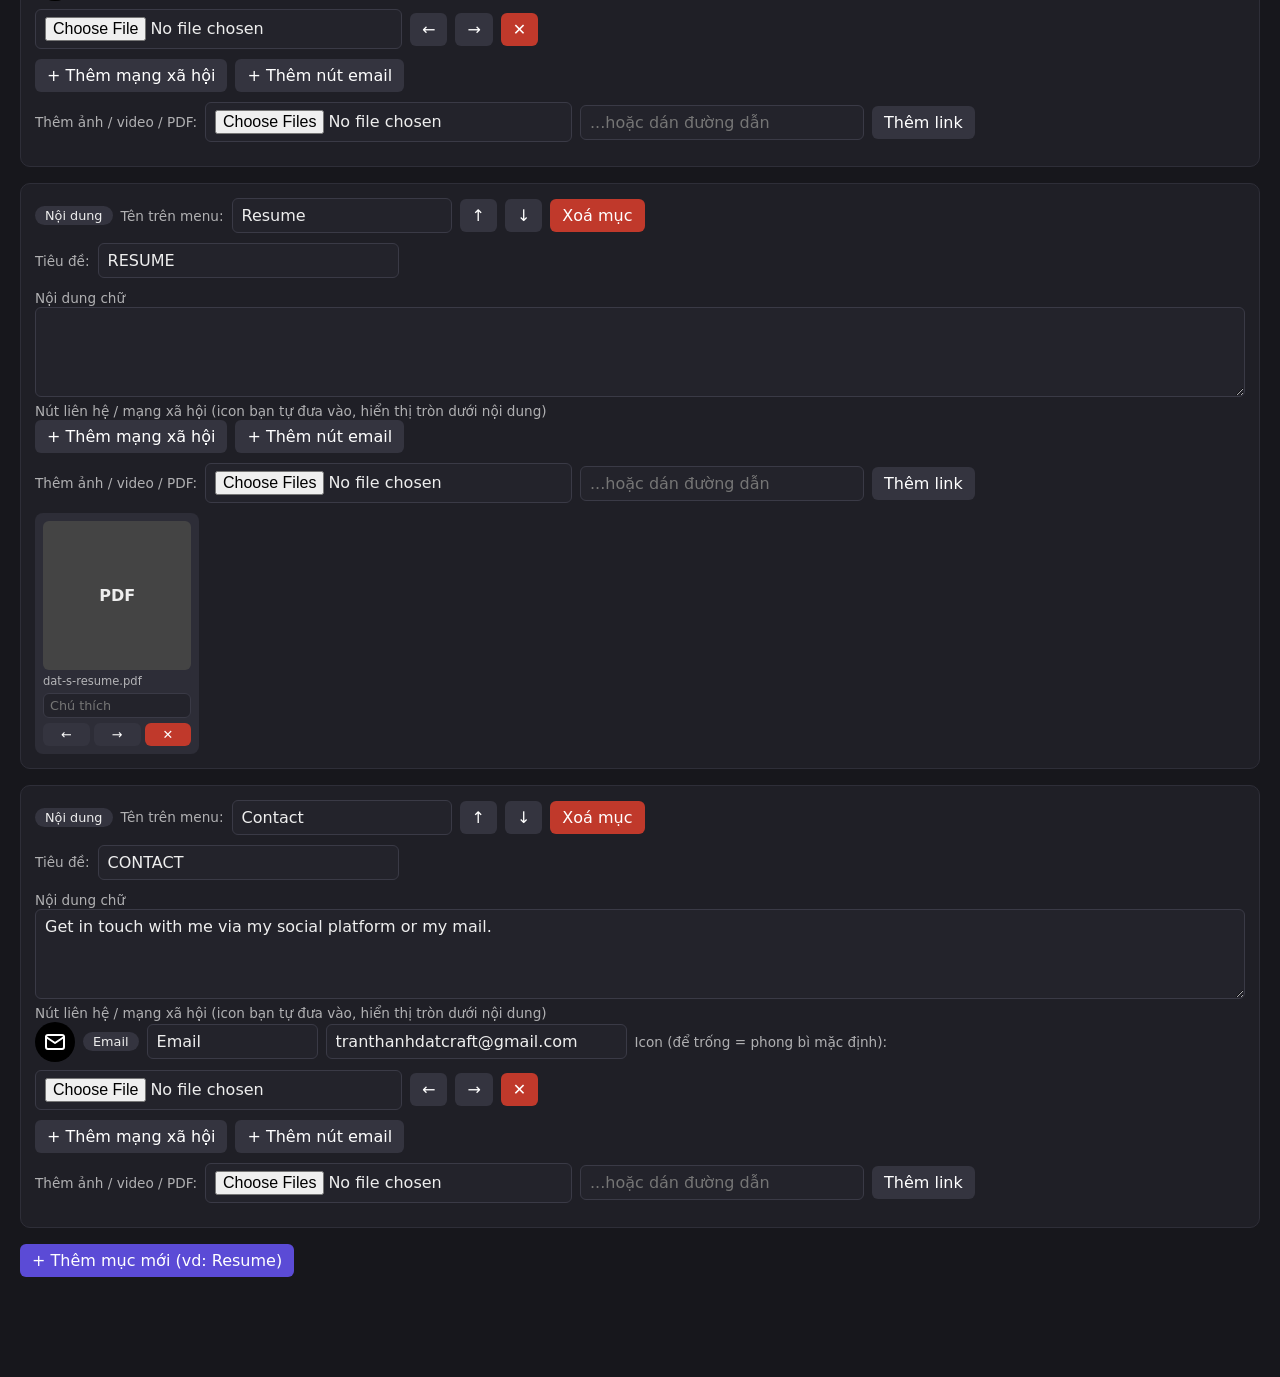
==== commit 4f4ffba7: "Make email button an editable social-style entry" ====
--- a/admin.html
+++ b/admin.html
@@ -78,7 +78,7 @@
     <button class="sec" id="download">Tải data.json</button>
     <button id="save">Lưu lên GitHub</button>
   </div>
-  <script src="admin.js?v=1791242392"></script>
+  <script src="admin.js?v=1791242774"></script>
 </body>
 </html>
 <style>.it .fname{font-size:.72rem;opacity:.7;margin-top:4px;white-space:nowrap;overflow:hidden;text-overflow:ellipsis}.it .ph{min-height:120px}</style>
